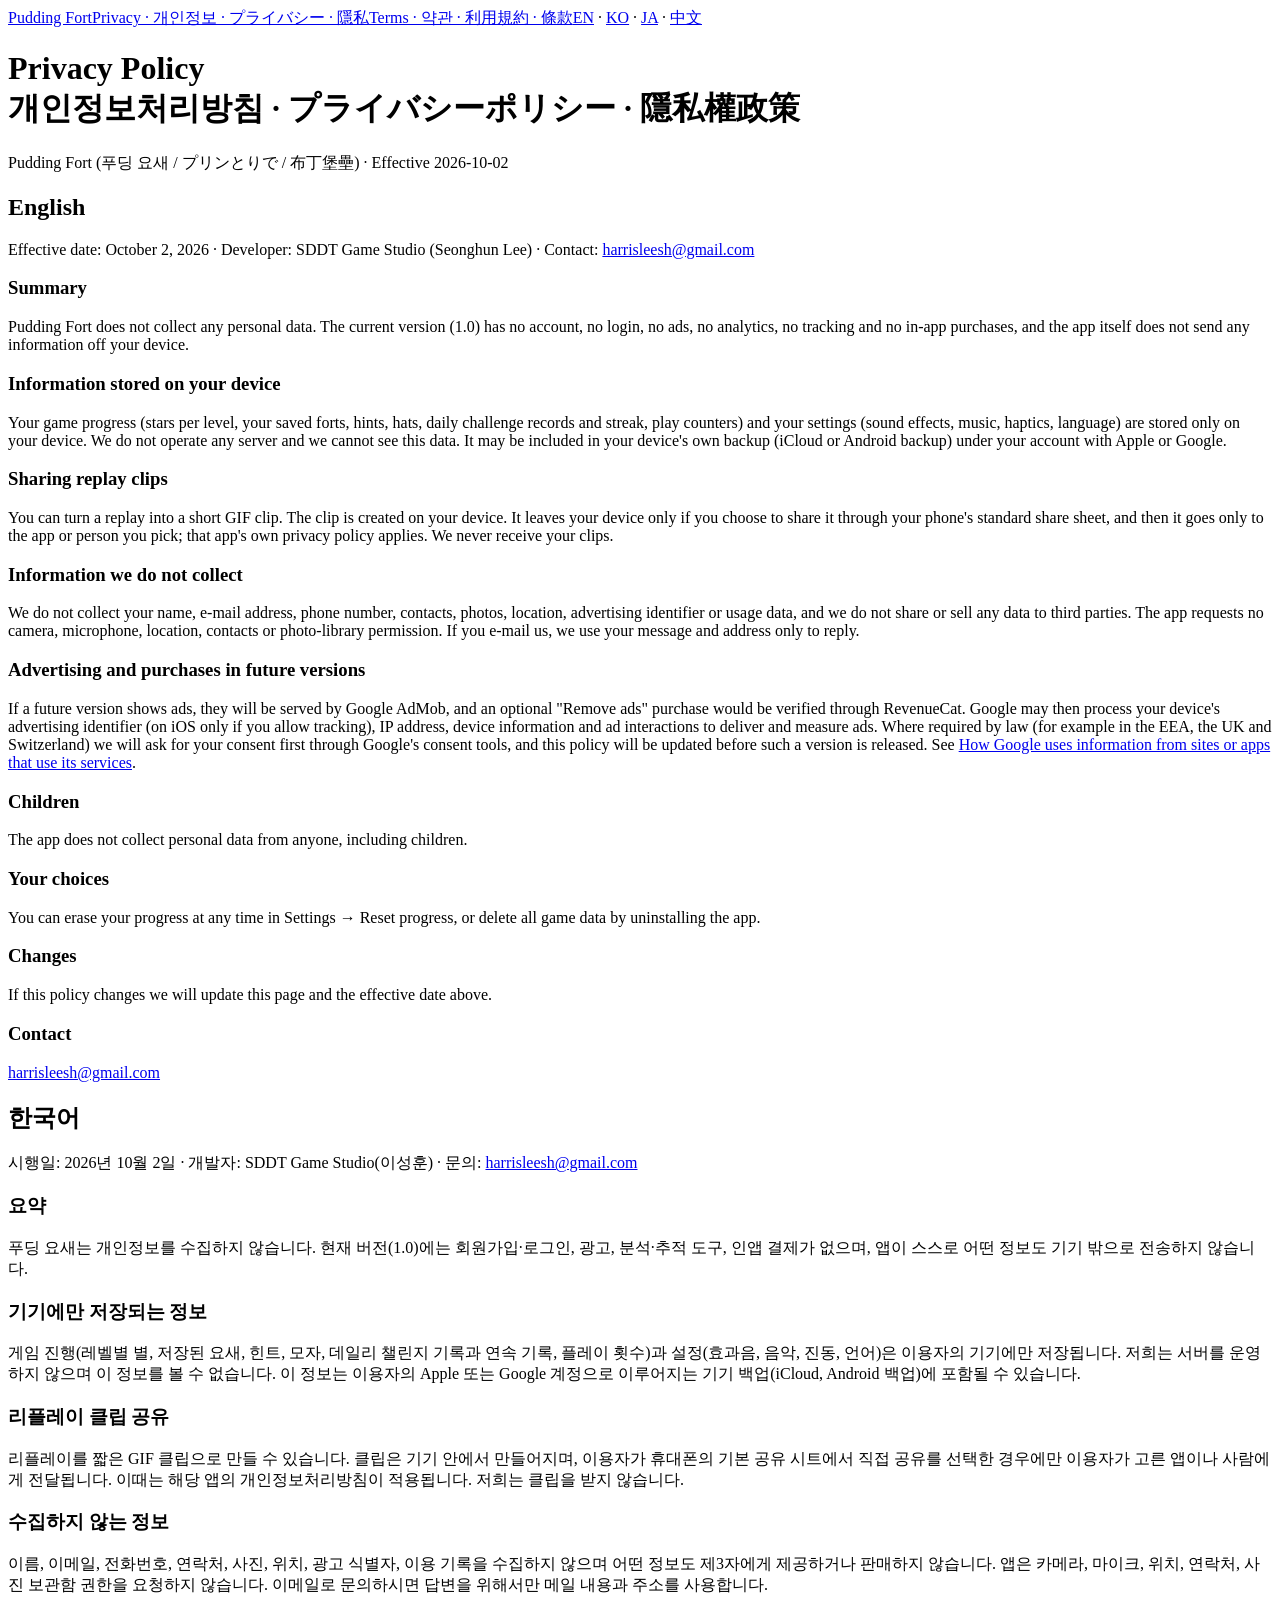
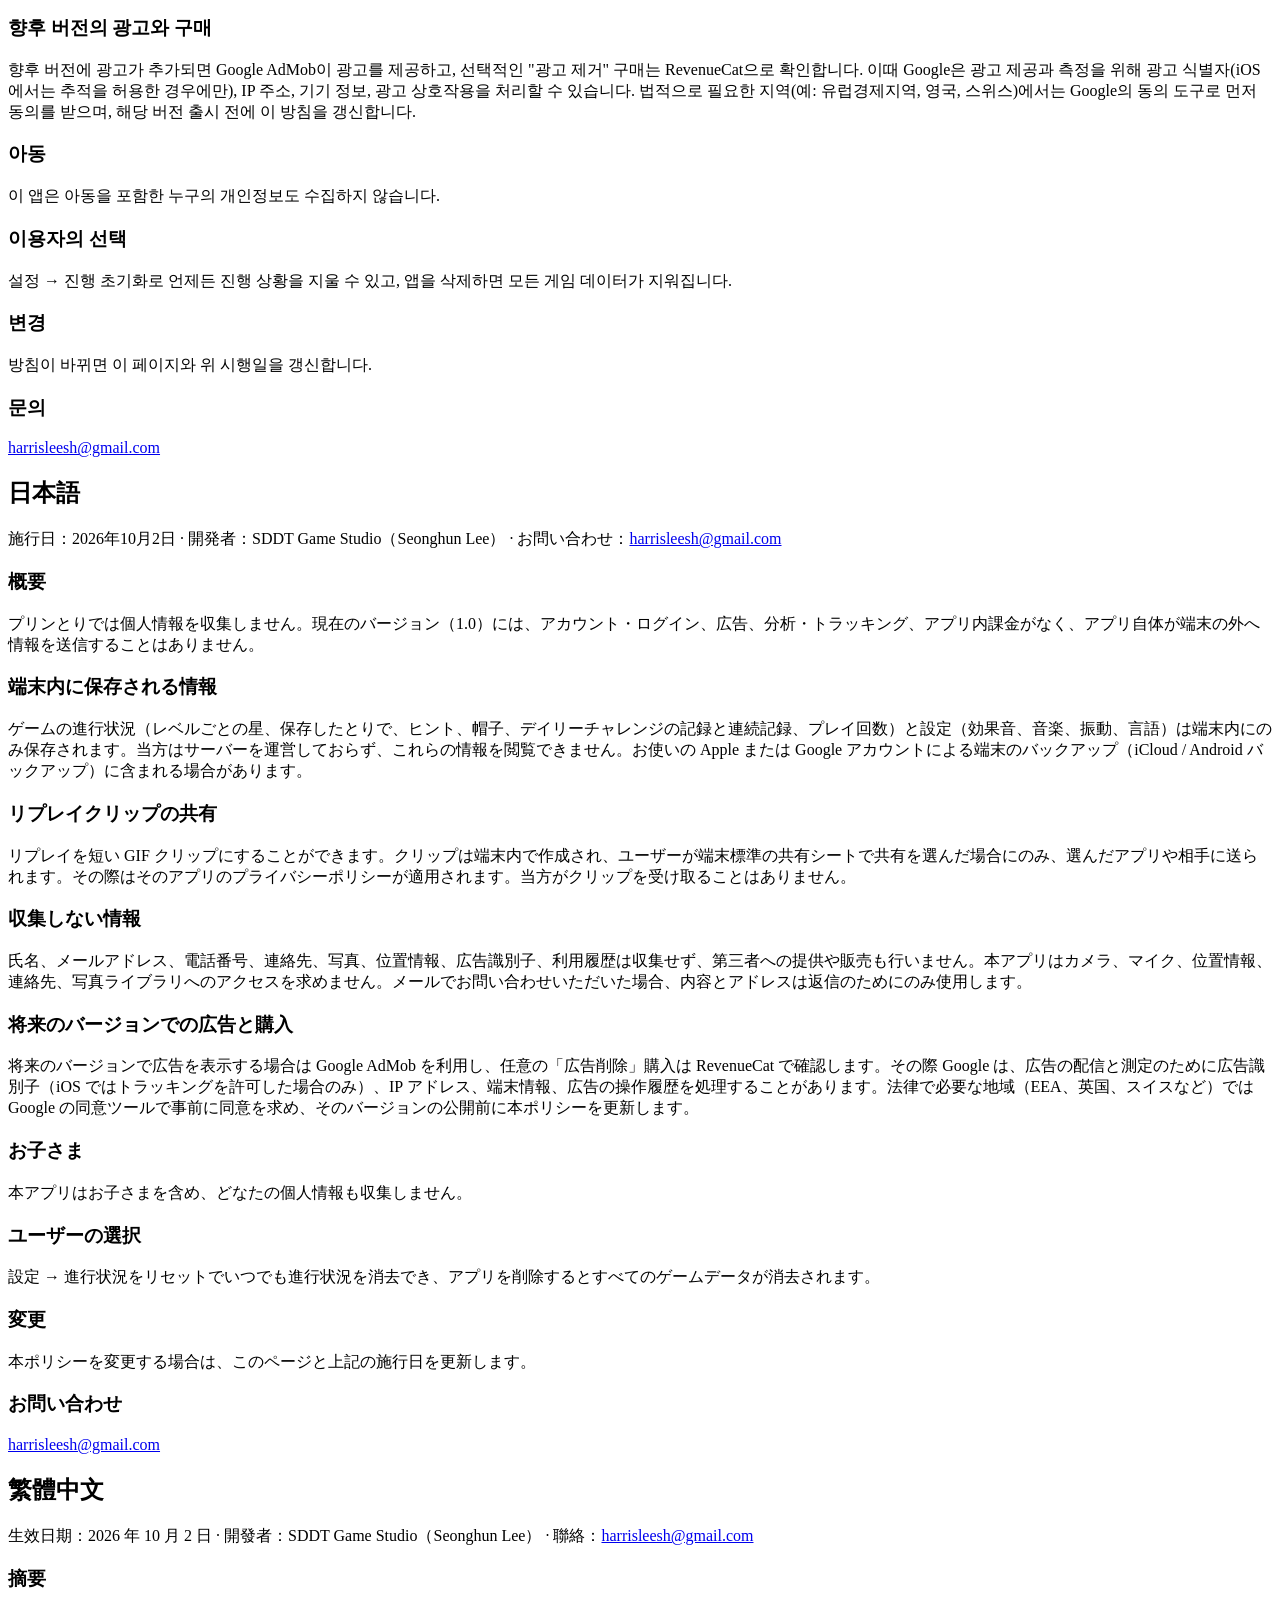
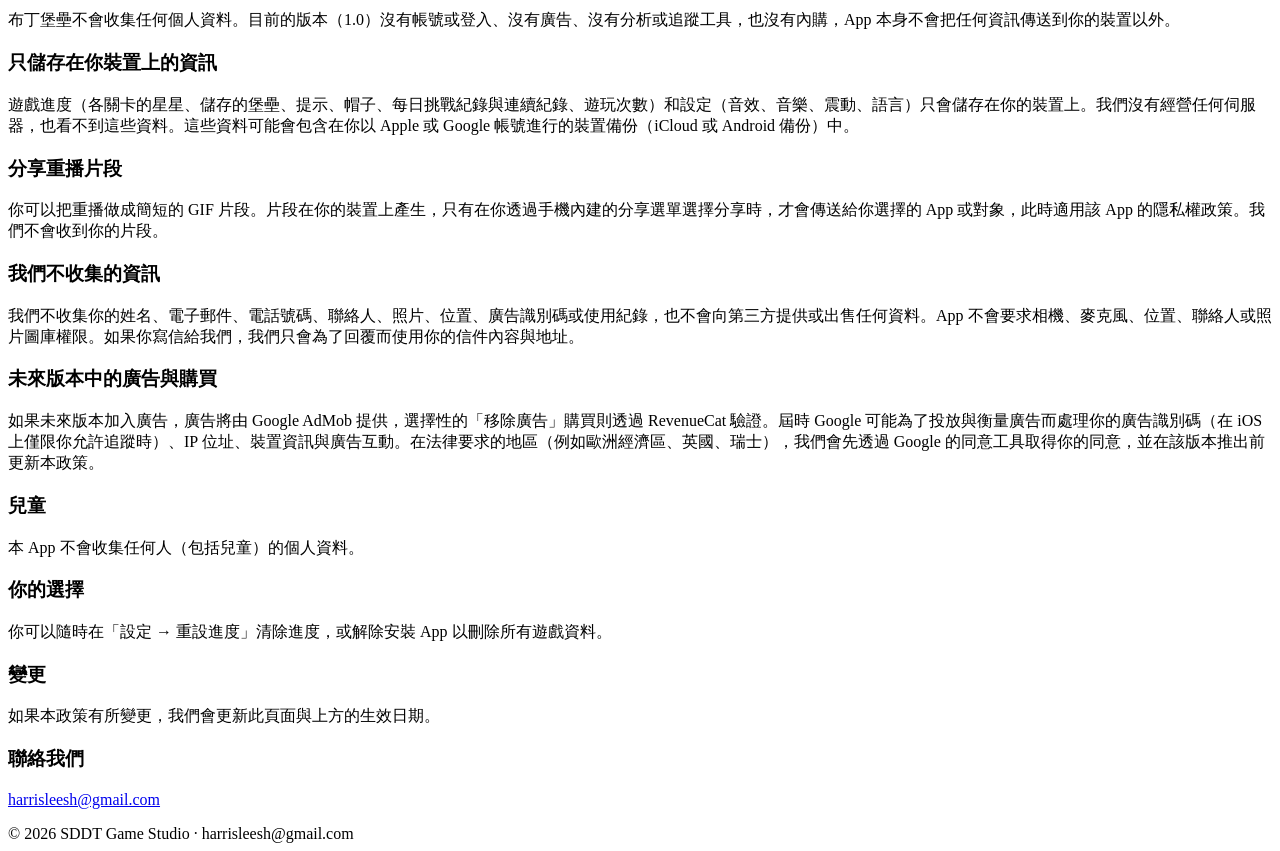
==== privacy/index.html @ 8ff9617f "Pudding Fort legal site (privacy, terms, support)" ====
<!doctype html><html lang="en"><head><meta charset="utf-8"><meta name="viewport" content="width=device-width,initial-scale=1"><link rel="stylesheet" href="/puddingfort-legal/style.css"><title>Pudding Fort — Privacy Policy</title></head><body><main>
<nav><a href="/puddingfort-legal/">Pudding Fort</a><a href="/puddingfort-legal/privacy/">Privacy · 개인정보 · プライバシー · 隱私</a><a href="/puddingfort-legal/terms/">Terms · 약관 · 利用規約 · 條款</a><span class="langs"><a href="#en">EN</a> · <a href="#ko">KO</a> · <a href="#ja">JA</a> · <a href="#zh-Hant">中文</a></span></nav>
<div class="hero"><h1>Privacy Policy<br>개인정보처리방침 · プライバシーポリシー · 隱私權政策</h1><p>Pudding Fort (푸딩 요새 / プリンとりで / 布丁堡壘) · Effective 2026-10-02</p></div>
<section id="en"><h2>English</h2>
<p class="meta">Effective date: October 2, 2026 · Developer: SDDT Game Studio (Seonghun Lee) · Contact: <a href="mailto:harrisleesh@gmail.com">harrisleesh@gmail.com</a></p>
<h3>Summary</h3>
<p>Pudding Fort does not collect any personal data. The current version (1.0) has no account, no login, no ads, no analytics, no tracking and no in-app purchases, and the app itself does not send any information off your device.</p>
<h3>Information stored on your device</h3>
<p>Your game progress (stars per level, your saved forts, hints, hats, daily challenge records and streak, play counters) and your settings (sound effects, music, haptics, language) are stored only on your device. We do not operate any server and we cannot see this data. It may be included in your device's own backup (iCloud or Android backup) under your account with Apple or Google.</p>
<h3>Sharing replay clips</h3>
<p>You can turn a replay into a short GIF clip. The clip is created on your device. It leaves your device only if you choose to share it through your phone's standard share sheet, and then it goes only to the app or person you pick; that app's own privacy policy applies. We never receive your clips.</p>
<h3>Information we do not collect</h3>
<p>We do not collect your name, e-mail address, phone number, contacts, photos, location, advertising identifier or usage data, and we do not share or sell any data to third parties. The app requests no camera, microphone, location, contacts or photo-library permission. If you e-mail us, we use your message and address only to reply.</p>
<h3>Advertising and purchases in future versions</h3>
<p>If a future version shows ads, they will be served by Google AdMob, and an optional "Remove ads" purchase would be verified through RevenueCat. Google may then process your device's advertising identifier (on iOS only if you allow tracking), IP address, device information and ad interactions to deliver and measure ads. Where required by law (for example in the EEA, the UK and Switzerland) we will ask for your consent first through Google's consent tools, and this policy will be updated before such a version is released. See <a href="https://policies.google.com/technologies/partner-sites">How Google uses information from sites or apps that use its services</a>.</p>
<h3>Children</h3>
<p>The app does not collect personal data from anyone, including children.</p>
<h3>Your choices</h3>
<p>You can erase your progress at any time in Settings → Reset progress, or delete all game data by uninstalling the app.</p>
<h3>Changes</h3>
<p>If this policy changes we will update this page and the effective date above.</p>
<h3>Contact</h3>
<p><a href="mailto:harrisleesh@gmail.com">harrisleesh@gmail.com</a></p>
</section>
<section id="ko"><h2>한국어</h2>
<p class="meta">시행일: 2026년 10월 2일 · 개발자: SDDT Game Studio(이성훈) · 문의: <a href="mailto:harrisleesh@gmail.com">harrisleesh@gmail.com</a></p>
<h3>요약</h3>
<p>푸딩 요새는 개인정보를 수집하지 않습니다. 현재 버전(1.0)에는 회원가입·로그인, 광고, 분석·추적 도구, 인앱 결제가 없으며, 앱이 스스로 어떤 정보도 기기 밖으로 전송하지 않습니다.</p>
<h3>기기에만 저장되는 정보</h3>
<p>게임 진행(레벨별 별, 저장된 요새, 힌트, 모자, 데일리 챌린지 기록과 연속 기록, 플레이 횟수)과 설정(효과음, 음악, 진동, 언어)은 이용자의 기기에만 저장됩니다. 저희는 서버를 운영하지 않으며 이 정보를 볼 수 없습니다. 이 정보는 이용자의 Apple 또는 Google 계정으로 이루어지는 기기 백업(iCloud, Android 백업)에 포함될 수 있습니다.</p>
<h3>리플레이 클립 공유</h3>
<p>리플레이를 짧은 GIF 클립으로 만들 수 있습니다. 클립은 기기 안에서 만들어지며, 이용자가 휴대폰의 기본 공유 시트에서 직접 공유를 선택한 경우에만 이용자가 고른 앱이나 사람에게 전달됩니다. 이때는 해당 앱의 개인정보처리방침이 적용됩니다. 저희는 클립을 받지 않습니다.</p>
<h3>수집하지 않는 정보</h3>
<p>이름, 이메일, 전화번호, 연락처, 사진, 위치, 광고 식별자, 이용 기록을 수집하지 않으며 어떤 정보도 제3자에게 제공하거나 판매하지 않습니다. 앱은 카메라, 마이크, 위치, 연락처, 사진 보관함 권한을 요청하지 않습니다. 이메일로 문의하시면 답변을 위해서만 메일 내용과 주소를 사용합니다.</p>
<h3>향후 버전의 광고와 구매</h3>
<p>향후 버전에 광고가 추가되면 Google AdMob이 광고를 제공하고, 선택적인 "광고 제거" 구매는 RevenueCat으로 확인합니다. 이때 Google은 광고 제공과 측정을 위해 광고 식별자(iOS에서는 추적을 허용한 경우에만), IP 주소, 기기 정보, 광고 상호작용을 처리할 수 있습니다. 법적으로 필요한 지역(예: 유럽경제지역, 영국, 스위스)에서는 Google의 동의 도구로 먼저 동의를 받으며, 해당 버전 출시 전에 이 방침을 갱신합니다.</p>
<h3>아동</h3>
<p>이 앱은 아동을 포함한 누구의 개인정보도 수집하지 않습니다.</p>
<h3>이용자의 선택</h3>
<p>설정 → 진행 초기화로 언제든 진행 상황을 지울 수 있고, 앱을 삭제하면 모든 게임 데이터가 지워집니다.</p>
<h3>변경</h3>
<p>방침이 바뀌면 이 페이지와 위 시행일을 갱신합니다.</p>
<h3>문의</h3>
<p><a href="mailto:harrisleesh@gmail.com">harrisleesh@gmail.com</a></p>
</section>
<section id="ja"><h2>日本語</h2>
<p class="meta">施行日：2026年10月2日 · 開発者：SDDT Game Studio（Seonghun Lee） · お問い合わせ：<a href="mailto:harrisleesh@gmail.com">harrisleesh@gmail.com</a></p>
<h3>概要</h3>
<p>プリンとりでは個人情報を収集しません。現在のバージョン（1.0）には、アカウント・ログイン、広告、分析・トラッキング、アプリ内課金がなく、アプリ自体が端末の外へ情報を送信することはありません。</p>
<h3>端末内に保存される情報</h3>
<p>ゲームの進行状況（レベルごとの星、保存したとりで、ヒント、帽子、デイリーチャレンジの記録と連続記録、プレイ回数）と設定（効果音、音楽、振動、言語）は端末内にのみ保存されます。当方はサーバーを運営しておらず、これらの情報を閲覧できません。お使いの Apple または Google アカウントによる端末のバックアップ（iCloud / Android バックアップ）に含まれる場合があります。</p>
<h3>リプレイクリップの共有</h3>
<p>リプレイを短い GIF クリップにすることができます。クリップは端末内で作成され、ユーザーが端末標準の共有シートで共有を選んだ場合にのみ、選んだアプリや相手に送られます。その際はそのアプリのプライバシーポリシーが適用されます。当方がクリップを受け取ることはありません。</p>
<h3>収集しない情報</h3>
<p>氏名、メールアドレス、電話番号、連絡先、写真、位置情報、広告識別子、利用履歴は収集せず、第三者への提供や販売も行いません。本アプリはカメラ、マイク、位置情報、連絡先、写真ライブラリへのアクセスを求めません。メールでお問い合わせいただいた場合、内容とアドレスは返信のためにのみ使用します。</p>
<h3>将来のバージョンでの広告と購入</h3>
<p>将来のバージョンで広告を表示する場合は Google AdMob を利用し、任意の「広告削除」購入は RevenueCat で確認します。その際 Google は、広告の配信と測定のために広告識別子（iOS ではトラッキングを許可した場合のみ）、IP アドレス、端末情報、広告の操作履歴を処理することがあります。法律で必要な地域（EEA、英国、スイスなど）では Google の同意ツールで事前に同意を求め、そのバージョンの公開前に本ポリシーを更新します。</p>
<h3>お子さま</h3>
<p>本アプリはお子さまを含め、どなたの個人情報も収集しません。</p>
<h3>ユーザーの選択</h3>
<p>設定 → 進行状況をリセットでいつでも進行状況を消去でき、アプリを削除するとすべてのゲームデータが消去されます。</p>
<h3>変更</h3>
<p>本ポリシーを変更する場合は、このページと上記の施行日を更新します。</p>
<h3>お問い合わせ</h3>
<p><a href="mailto:harrisleesh@gmail.com">harrisleesh@gmail.com</a></p>
</section>
<section id="zh-Hant"><h2>繁體中文</h2>
<p class="meta">生效日期：2026 年 10 月 2 日 · 開發者：SDDT Game Studio（Seonghun Lee） · 聯絡：<a href="mailto:harrisleesh@gmail.com">harrisleesh@gmail.com</a></p>
<h3>摘要</h3>
<p>布丁堡壘不會收集任何個人資料。目前的版本（1.0）沒有帳號或登入、沒有廣告、沒有分析或追蹤工具，也沒有內購，App 本身不會把任何資訊傳送到你的裝置以外。</p>
<h3>只儲存在你裝置上的資訊</h3>
<p>遊戲進度（各關卡的星星、儲存的堡壘、提示、帽子、每日挑戰紀錄與連續紀錄、遊玩次數）和設定（音效、音樂、震動、語言）只會儲存在你的裝置上。我們沒有經營任何伺服器，也看不到這些資料。這些資料可能會包含在你以 Apple 或 Google 帳號進行的裝置備份（iCloud 或 Android 備份）中。</p>
<h3>分享重播片段</h3>
<p>你可以把重播做成簡短的 GIF 片段。片段在你的裝置上產生，只有在你透過手機內建的分享選單選擇分享時，才會傳送給你選擇的 App 或對象，此時適用該 App 的隱私權政策。我們不會收到你的片段。</p>
<h3>我們不收集的資訊</h3>
<p>我們不收集你的姓名、電子郵件、電話號碼、聯絡人、照片、位置、廣告識別碼或使用紀錄，也不會向第三方提供或出售任何資料。App 不會要求相機、麥克風、位置、聯絡人或照片圖庫權限。如果你寫信給我們，我們只會為了回覆而使用你的信件內容與地址。</p>
<h3>未來版本中的廣告與購買</h3>
<p>如果未來版本加入廣告，廣告將由 Google AdMob 提供，選擇性的「移除廣告」購買則透過 RevenueCat 驗證。屆時 Google 可能為了投放與衡量廣告而處理你的廣告識別碼（在 iOS 上僅限你允許追蹤時）、IP 位址、裝置資訊與廣告互動。在法律要求的地區（例如歐洲經濟區、英國、瑞士），我們會先透過 Google 的同意工具取得你的同意，並在該版本推出前更新本政策。</p>
<h3>兒童</h3>
<p>本 App 不會收集任何人（包括兒童）的個人資料。</p>
<h3>你的選擇</h3>
<p>你可以隨時在「設定 → 重設進度」清除進度，或解除安裝 App 以刪除所有遊戲資料。</p>
<h3>變更</h3>
<p>如果本政策有所變更，我們會更新此頁面與上方的生效日期。</p>
<h3>聯絡我們</h3>
<p><a href="mailto:harrisleesh@gmail.com">harrisleesh@gmail.com</a></p>
</section>
<footer>© 2026 SDDT Game Studio · harrisleesh@gmail.com</footer>
</main></body></html>
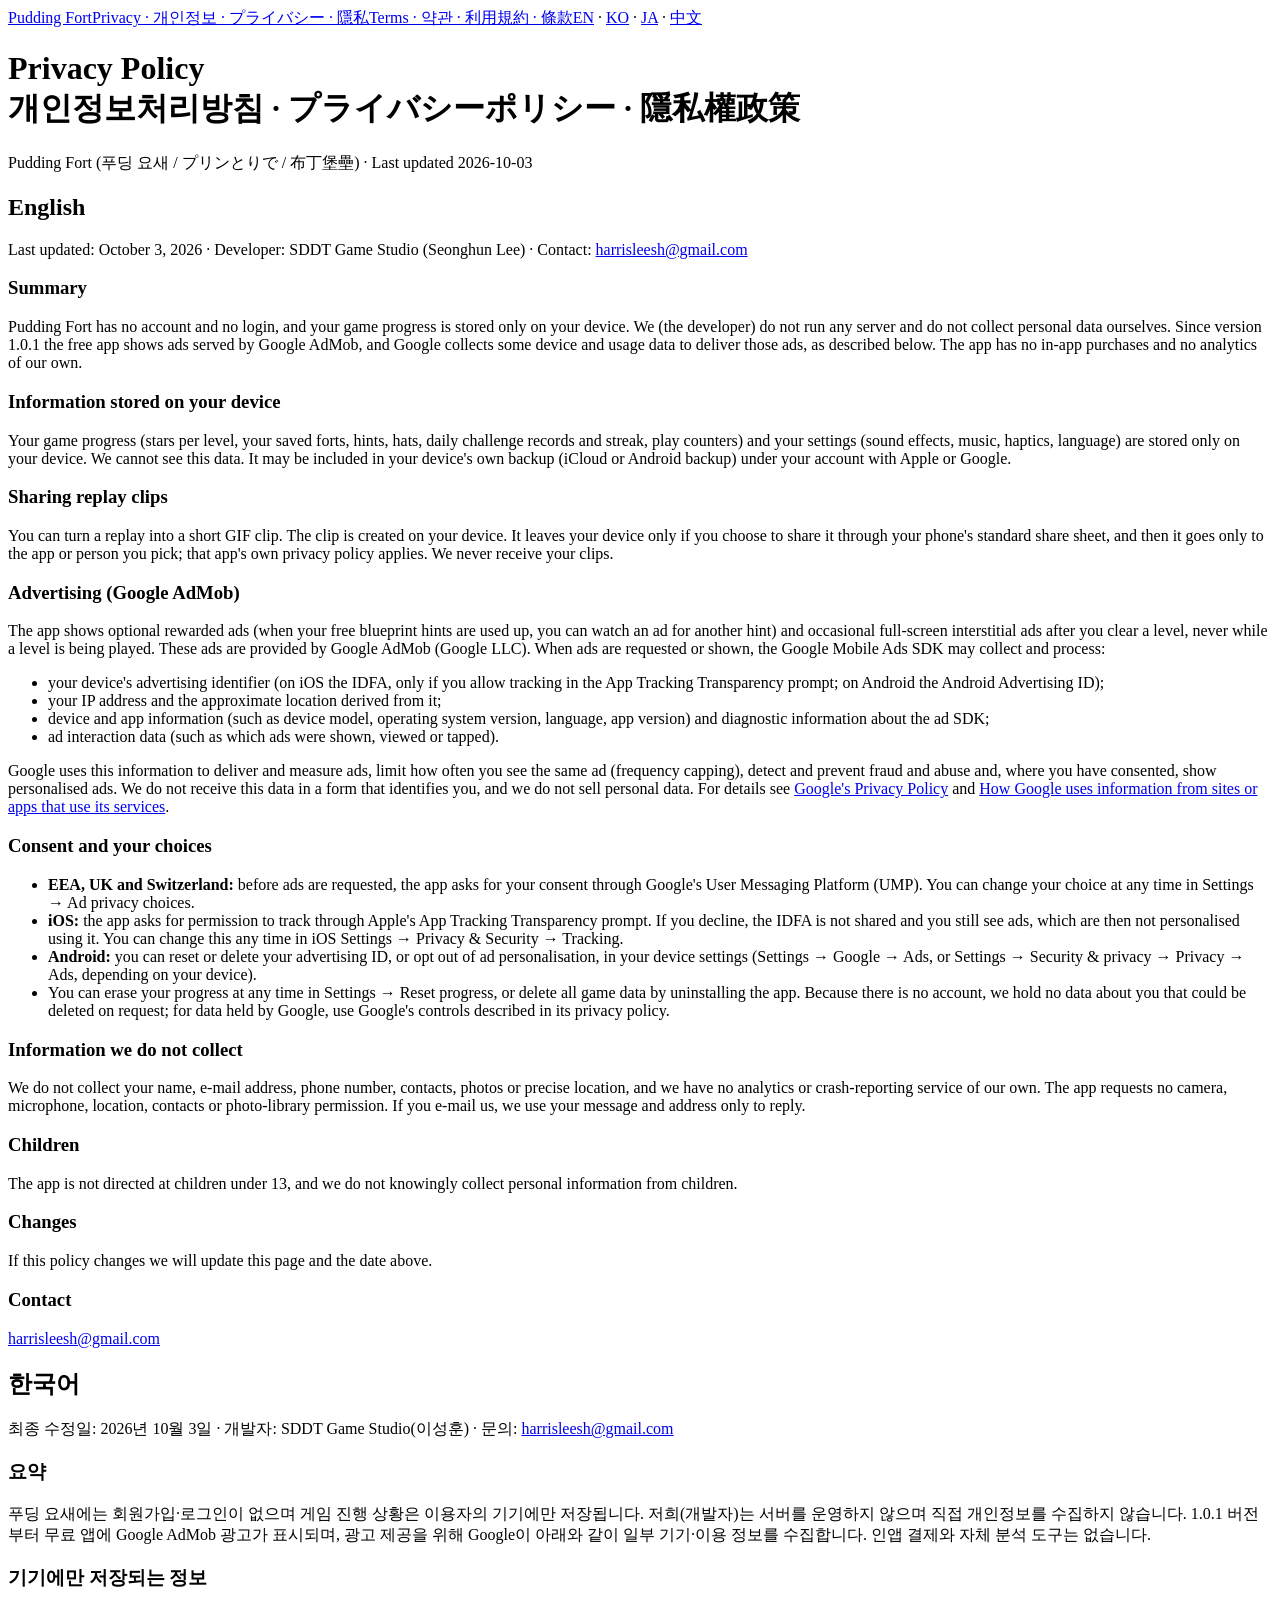
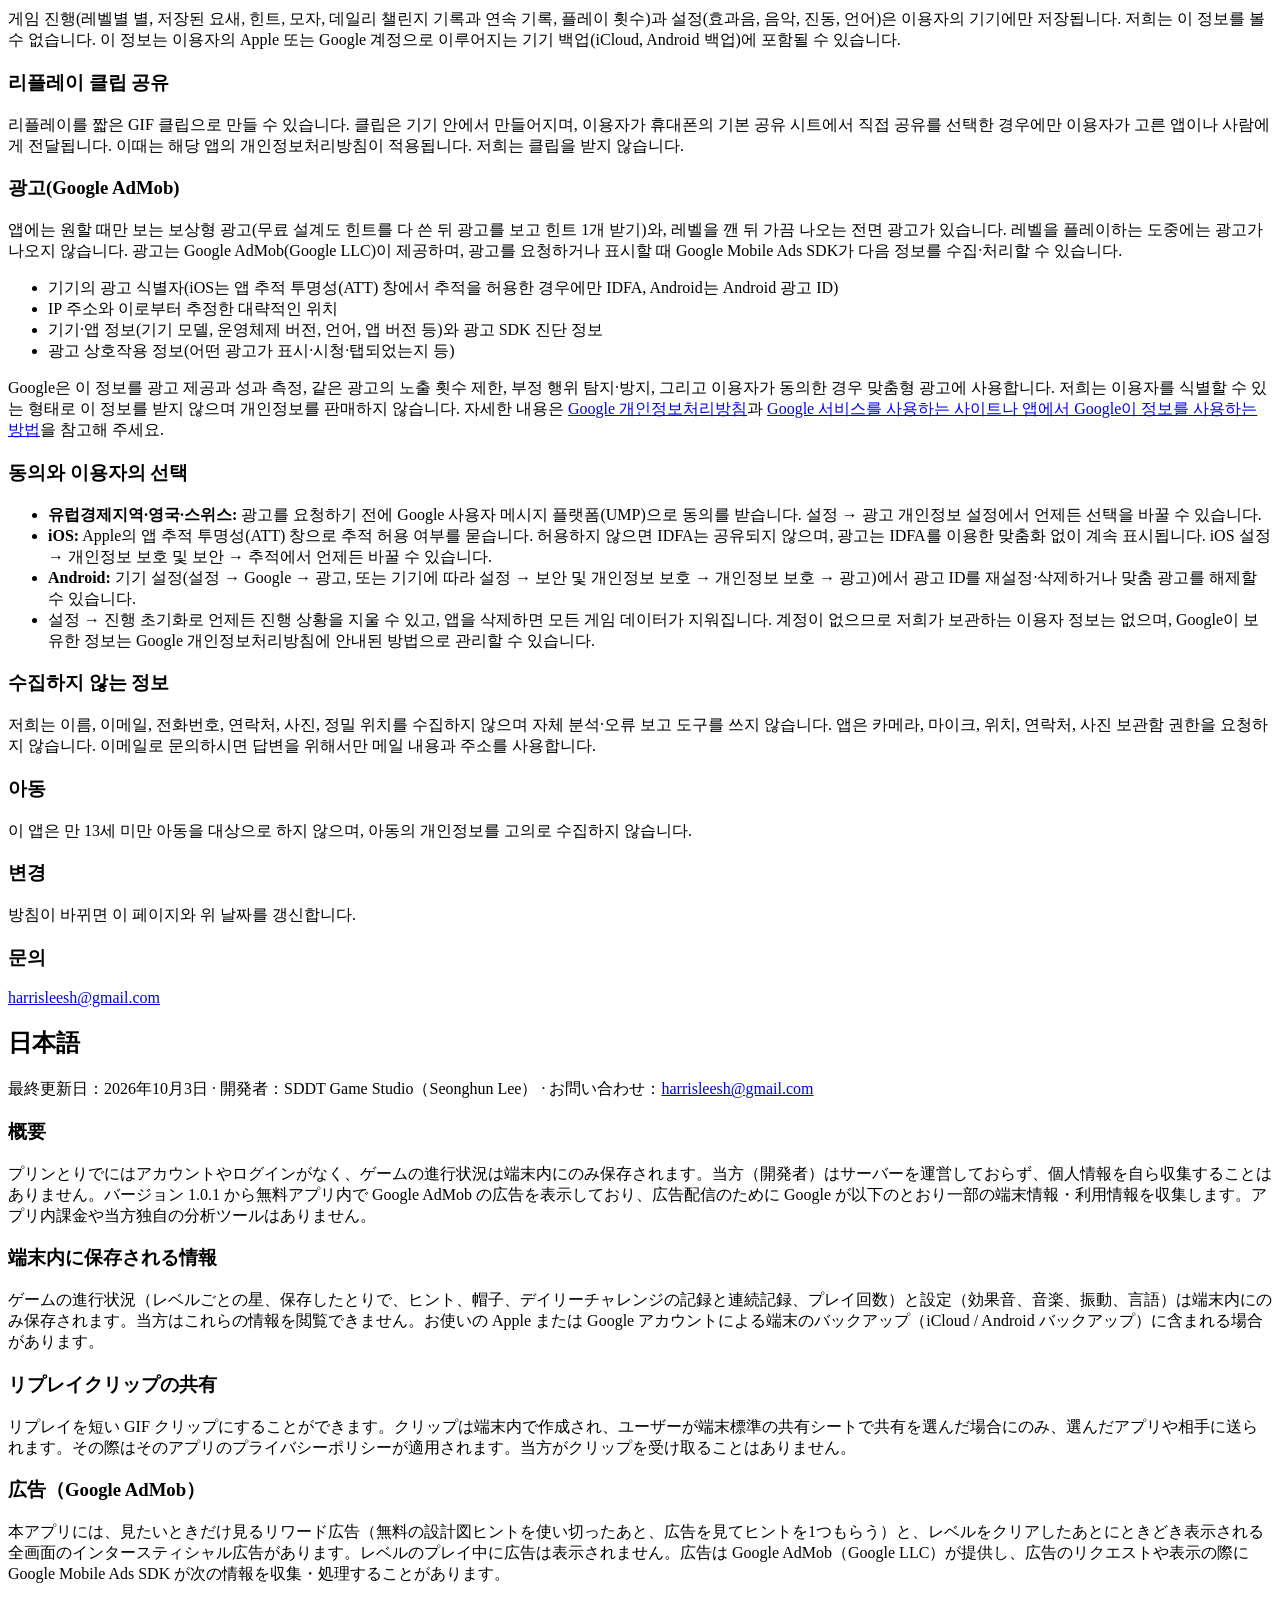
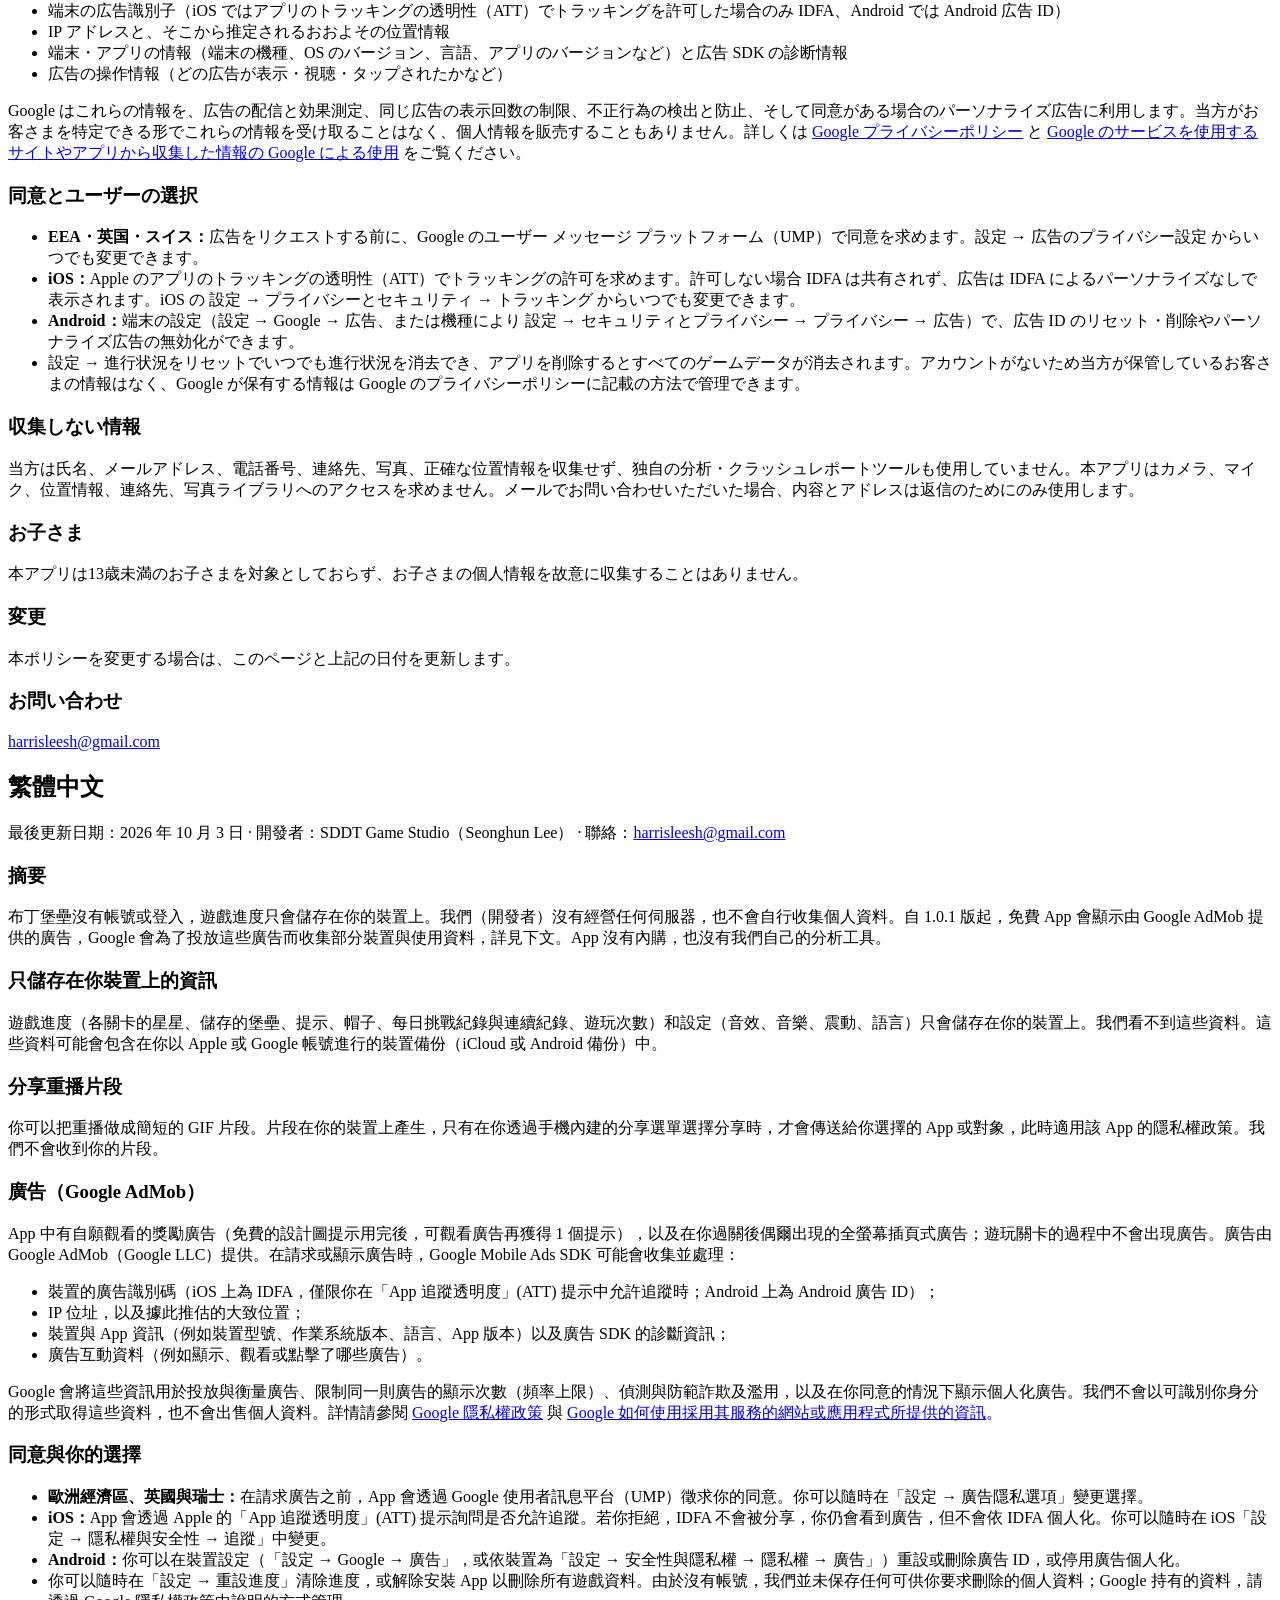
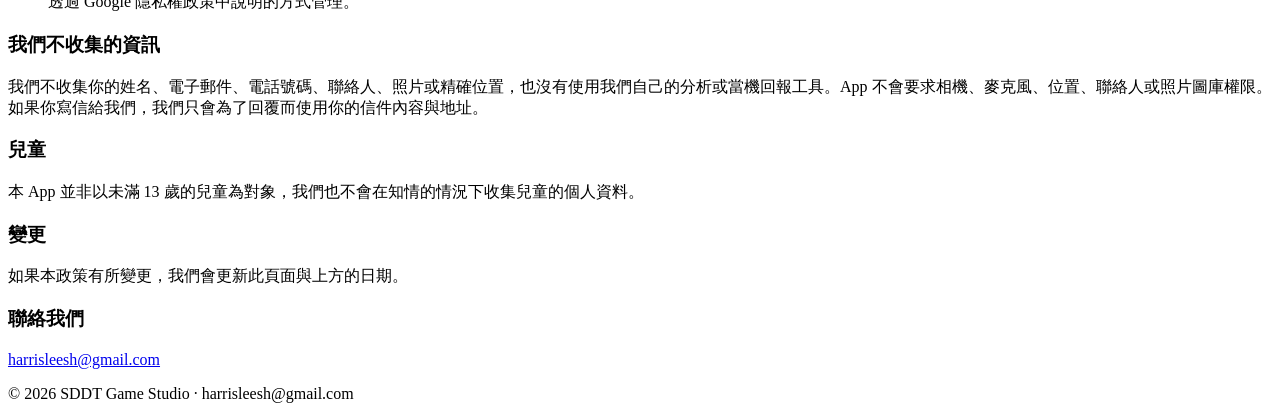
==== commit 7b071cc6: "Privacy/terms for 1.0.1 (Google AdMob ads)" ====
--- a/privacy/index.html
+++ b/privacy/index.html
@@ -1,87 +1,139 @@
 <!doctype html><html lang="en"><head><meta charset="utf-8"><meta name="viewport" content="width=device-width,initial-scale=1"><link rel="stylesheet" href="/puddingfort-legal/style.css"><title>Pudding Fort — Privacy Policy</title></head><body><main>
 <nav><a href="/puddingfort-legal/">Pudding Fort</a><a href="/puddingfort-legal/privacy/">Privacy · 개인정보 · プライバシー · 隱私</a><a href="/puddingfort-legal/terms/">Terms · 약관 · 利用規約 · 條款</a><span class="langs"><a href="#en">EN</a> · <a href="#ko">KO</a> · <a href="#ja">JA</a> · <a href="#zh-Hant">中文</a></span></nav>
-<div class="hero"><h1>Privacy Policy<br>개인정보처리방침 · プライバシーポリシー · 隱私權政策</h1><p>Pudding Fort (푸딩 요새 / プリンとりで / 布丁堡壘) · Effective 2026-10-02</p></div>
-<section id="en"><h2>English</h2>
-<p class="meta">Effective date: October 2, 2026 · Developer: SDDT Game Studio (Seonghun Lee) · Contact: <a href="mailto:harrisleesh@gmail.com">harrisleesh@gmail.com</a></p>
+<div class="hero"><h1>Privacy Policy<br>개인정보처리방침 · プライバシーポリシー · 隱私權政策</h1><p>Pudding Fort (푸딩 요새 / プリンとりで / 布丁堡壘) · Last updated 2026-10-03</p></div>
+<section id="en">
+<h2>English</h2>
+<p class="meta">Last updated: October 3, 2026 · Developer: SDDT Game Studio (Seonghun Lee) · Contact: <a href="mailto:harrisleesh@gmail.com">harrisleesh@gmail.com</a></p>
 <h3>Summary</h3>
-<p>Pudding Fort does not collect any personal data. The current version (1.0) has no account, no login, no ads, no analytics, no tracking and no in-app purchases, and the app itself does not send any information off your device.</p>
+<p>Pudding Fort has no account and no login, and your game progress is stored only on your device. We (the developer) do not run any server and do not collect personal data ourselves. Since version 1.0.1 the free app shows ads served by Google AdMob, and Google collects some device and usage data to deliver those ads, as described below. The app has no in-app purchases and no analytics of our own.</p>
 <h3>Information stored on your device</h3>
-<p>Your game progress (stars per level, your saved forts, hints, hats, daily challenge records and streak, play counters) and your settings (sound effects, music, haptics, language) are stored only on your device. We do not operate any server and we cannot see this data. It may be included in your device's own backup (iCloud or Android backup) under your account with Apple or Google.</p>
+<p>Your game progress (stars per level, your saved forts, hints, hats, daily challenge records and streak, play counters) and your settings (sound effects, music, haptics, language) are stored only on your device. We cannot see this data. It may be included in your device's own backup (iCloud or Android backup) under your account with Apple or Google.</p>
 <h3>Sharing replay clips</h3>
 <p>You can turn a replay into a short GIF clip. The clip is created on your device. It leaves your device only if you choose to share it through your phone's standard share sheet, and then it goes only to the app or person you pick; that app's own privacy policy applies. We never receive your clips.</p>
+<h3>Advertising (Google AdMob)</h3>
+<p>The app shows optional rewarded ads (when your free blueprint hints are used up, you can watch an ad for another hint) and occasional full-screen interstitial ads after you clear a level, never while a level is being played. These ads are provided by Google AdMob (Google LLC). When ads are requested or shown, the Google Mobile Ads SDK may collect and process:</p>
+<ul>
+<li>your device's advertising identifier (on iOS the IDFA, only if you allow tracking in the App Tracking Transparency prompt; on Android the Android Advertising ID);</li>
+<li>your IP address and the approximate location derived from it;</li>
+<li>device and app information (such as device model, operating system version, language, app version) and diagnostic information about the ad SDK;</li>
+<li>ad interaction data (such as which ads were shown, viewed or tapped).</li>
+</ul>
+<p>Google uses this information to deliver and measure ads, limit how often you see the same ad (frequency capping), detect and prevent fraud and abuse and, where you have consented, show personalised ads. We do not receive this data in a form that identifies you, and we do not sell personal data. For details see <a href="https://policies.google.com/privacy">Google's Privacy Policy</a> and <a href="https://policies.google.com/technologies/partner-sites">How Google uses information from sites or apps that use its services</a>.</p>
+<h3>Consent and your choices</h3>
+<ul>
+<li><b>EEA, UK and Switzerland:</b> before ads are requested, the app asks for your consent through Google's User Messaging Platform (UMP). You can change your choice at any time in Settings → Ad privacy choices.</li>
+<li><b>iOS:</b> the app asks for permission to track through Apple's App Tracking Transparency prompt. If you decline, the IDFA is not shared and you still see ads, which are then not personalised using it. You can change this any time in iOS Settings → Privacy &amp; Security → Tracking.</li>
+<li><b>Android:</b> you can reset or delete your advertising ID, or opt out of ad personalisation, in your device settings (Settings → Google → Ads, or Settings → Security &amp; privacy → Privacy → Ads, depending on your device).</li>
+<li>You can erase your progress at any time in Settings → Reset progress, or delete all game data by uninstalling the app. Because there is no account, we hold no data about you that could be deleted on request; for data held by Google, use Google's controls described in its privacy policy.</li>
+</ul>
 <h3>Information we do not collect</h3>
-<p>We do not collect your name, e-mail address, phone number, contacts, photos, location, advertising identifier or usage data, and we do not share or sell any data to third parties. The app requests no camera, microphone, location, contacts or photo-library permission. If you e-mail us, we use your message and address only to reply.</p>
-<h3>Advertising and purchases in future versions</h3>
-<p>If a future version shows ads, they will be served by Google AdMob, and an optional "Remove ads" purchase would be verified through RevenueCat. Google may then process your device's advertising identifier (on iOS only if you allow tracking), IP address, device information and ad interactions to deliver and measure ads. Where required by law (for example in the EEA, the UK and Switzerland) we will ask for your consent first through Google's consent tools, and this policy will be updated before such a version is released. See <a href="https://policies.google.com/technologies/partner-sites">How Google uses information from sites or apps that use its services</a>.</p>
+<p>We do not collect your name, e-mail address, phone number, contacts, photos or precise location, and we have no analytics or crash-reporting service of our own. The app requests no camera, microphone, location, contacts or photo-library permission. If you e-mail us, we use your message and address only to reply.</p>
 <h3>Children</h3>
-<p>The app does not collect personal data from anyone, including children.</p>
-<h3>Your choices</h3>
-<p>You can erase your progress at any time in Settings → Reset progress, or delete all game data by uninstalling the app.</p>
+<p>The app is not directed at children under 13, and we do not knowingly collect personal information from children.</p>
 <h3>Changes</h3>
-<p>If this policy changes we will update this page and the effective date above.</p>
+<p>If this policy changes we will update this page and the date above.</p>
 <h3>Contact</h3>
 <p><a href="mailto:harrisleesh@gmail.com">harrisleesh@gmail.com</a></p>
 </section>
-<section id="ko"><h2>한국어</h2>
-<p class="meta">시행일: 2026년 10월 2일 · 개발자: SDDT Game Studio(이성훈) · 문의: <a href="mailto:harrisleesh@gmail.com">harrisleesh@gmail.com</a></p>
+<section id="ko">
+<h2>한국어</h2>
+<p class="meta">최종 수정일: 2026년 10월 3일 · 개발자: SDDT Game Studio(이성훈) · 문의: <a href="mailto:harrisleesh@gmail.com">harrisleesh@gmail.com</a></p>
 <h3>요약</h3>
-<p>푸딩 요새는 개인정보를 수집하지 않습니다. 현재 버전(1.0)에는 회원가입·로그인, 광고, 분석·추적 도구, 인앱 결제가 없으며, 앱이 스스로 어떤 정보도 기기 밖으로 전송하지 않습니다.</p>
+<p>푸딩 요새에는 회원가입·로그인이 없으며 게임 진행 상황은 이용자의 기기에만 저장됩니다. 저희(개발자)는 서버를 운영하지 않으며 직접 개인정보를 수집하지 않습니다. 1.0.1 버전부터 무료 앱에 Google AdMob 광고가 표시되며, 광고 제공을 위해 Google이 아래와 같이 일부 기기·이용 정보를 수집합니다. 인앱 결제와 자체 분석 도구는 없습니다.</p>
 <h3>기기에만 저장되는 정보</h3>
-<p>게임 진행(레벨별 별, 저장된 요새, 힌트, 모자, 데일리 챌린지 기록과 연속 기록, 플레이 횟수)과 설정(효과음, 음악, 진동, 언어)은 이용자의 기기에만 저장됩니다. 저희는 서버를 운영하지 않으며 이 정보를 볼 수 없습니다. 이 정보는 이용자의 Apple 또는 Google 계정으로 이루어지는 기기 백업(iCloud, Android 백업)에 포함될 수 있습니다.</p>
+<p>게임 진행(레벨별 별, 저장된 요새, 힌트, 모자, 데일리 챌린지 기록과 연속 기록, 플레이 횟수)과 설정(효과음, 음악, 진동, 언어)은 이용자의 기기에만 저장됩니다. 저희는 이 정보를 볼 수 없습니다. 이 정보는 이용자의 Apple 또는 Google 계정으로 이루어지는 기기 백업(iCloud, Android 백업)에 포함될 수 있습니다.</p>
 <h3>리플레이 클립 공유</h3>
 <p>리플레이를 짧은 GIF 클립으로 만들 수 있습니다. 클립은 기기 안에서 만들어지며, 이용자가 휴대폰의 기본 공유 시트에서 직접 공유를 선택한 경우에만 이용자가 고른 앱이나 사람에게 전달됩니다. 이때는 해당 앱의 개인정보처리방침이 적용됩니다. 저희는 클립을 받지 않습니다.</p>
+<h3>광고(Google AdMob)</h3>
+<p>앱에는 원할 때만 보는 보상형 광고(무료 설계도 힌트를 다 쓴 뒤 광고를 보고 힌트 1개 받기)와, 레벨을 깬 뒤 가끔 나오는 전면 광고가 있습니다. 레벨을 플레이하는 도중에는 광고가 나오지 않습니다. 광고는 Google AdMob(Google LLC)이 제공하며, 광고를 요청하거나 표시할 때 Google Mobile Ads SDK가 다음 정보를 수집·처리할 수 있습니다.</p>
+<ul>
+<li>기기의 광고 식별자(iOS는 앱 추적 투명성(ATT) 창에서 추적을 허용한 경우에만 IDFA, Android는 Android 광고 ID)</li>
+<li>IP 주소와 이로부터 추정한 대략적인 위치</li>
+<li>기기·앱 정보(기기 모델, 운영체제 버전, 언어, 앱 버전 등)와 광고 SDK 진단 정보</li>
+<li>광고 상호작용 정보(어떤 광고가 표시·시청·탭되었는지 등)</li>
+</ul>
+<p>Google은 이 정보를 광고 제공과 성과 측정, 같은 광고의 노출 횟수 제한, 부정 행위 탐지·방지, 그리고 이용자가 동의한 경우 맞춤형 광고에 사용합니다. 저희는 이용자를 식별할 수 있는 형태로 이 정보를 받지 않으며 개인정보를 판매하지 않습니다. 자세한 내용은 <a href="https://policies.google.com/privacy?hl=ko">Google 개인정보처리방침</a>과 <a href="https://policies.google.com/technologies/partner-sites?hl=ko">Google 서비스를 사용하는 사이트나 앱에서 Google이 정보를 사용하는 방법</a>을 참고해 주세요.</p>
+<h3>동의와 이용자의 선택</h3>
+<ul>
+<li><b>유럽경제지역·영국·스위스:</b> 광고를 요청하기 전에 Google 사용자 메시지 플랫폼(UMP)으로 동의를 받습니다. 설정 → 광고 개인정보 설정에서 언제든 선택을 바꿀 수 있습니다.</li>
+<li><b>iOS:</b> Apple의 앱 추적 투명성(ATT) 창으로 추적 허용 여부를 묻습니다. 허용하지 않으면 IDFA는 공유되지 않으며, 광고는 IDFA를 이용한 맞춤화 없이 계속 표시됩니다. iOS 설정 → 개인정보 보호 및 보안 → 추적에서 언제든 바꿀 수 있습니다.</li>
+<li><b>Android:</b> 기기 설정(설정 → Google → 광고, 또는 기기에 따라 설정 → 보안 및 개인정보 보호 → 개인정보 보호 → 광고)에서 광고 ID를 재설정·삭제하거나 맞춤 광고를 해제할 수 있습니다.</li>
+<li>설정 → 진행 초기화로 언제든 진행 상황을 지울 수 있고, 앱을 삭제하면 모든 게임 데이터가 지워집니다. 계정이 없으므로 저희가 보관하는 이용자 정보는 없으며, Google이 보유한 정보는 Google 개인정보처리방침에 안내된 방법으로 관리할 수 있습니다.</li>
+</ul>
 <h3>수집하지 않는 정보</h3>
-<p>이름, 이메일, 전화번호, 연락처, 사진, 위치, 광고 식별자, 이용 기록을 수집하지 않으며 어떤 정보도 제3자에게 제공하거나 판매하지 않습니다. 앱은 카메라, 마이크, 위치, 연락처, 사진 보관함 권한을 요청하지 않습니다. 이메일로 문의하시면 답변을 위해서만 메일 내용과 주소를 사용합니다.</p>
-<h3>향후 버전의 광고와 구매</h3>
-<p>향후 버전에 광고가 추가되면 Google AdMob이 광고를 제공하고, 선택적인 "광고 제거" 구매는 RevenueCat으로 확인합니다. 이때 Google은 광고 제공과 측정을 위해 광고 식별자(iOS에서는 추적을 허용한 경우에만), IP 주소, 기기 정보, 광고 상호작용을 처리할 수 있습니다. 법적으로 필요한 지역(예: 유럽경제지역, 영국, 스위스)에서는 Google의 동의 도구로 먼저 동의를 받으며, 해당 버전 출시 전에 이 방침을 갱신합니다.</p>
+<p>저희는 이름, 이메일, 전화번호, 연락처, 사진, 정밀 위치를 수집하지 않으며 자체 분석·오류 보고 도구를 쓰지 않습니다. 앱은 카메라, 마이크, 위치, 연락처, 사진 보관함 권한을 요청하지 않습니다. 이메일로 문의하시면 답변을 위해서만 메일 내용과 주소를 사용합니다.</p>
 <h3>아동</h3>
-<p>이 앱은 아동을 포함한 누구의 개인정보도 수집하지 않습니다.</p>
-<h3>이용자의 선택</h3>
-<p>설정 → 진행 초기화로 언제든 진행 상황을 지울 수 있고, 앱을 삭제하면 모든 게임 데이터가 지워집니다.</p>
+<p>이 앱은 만 13세 미만 아동을 대상으로 하지 않으며, 아동의 개인정보를 고의로 수집하지 않습니다.</p>
 <h3>변경</h3>
-<p>방침이 바뀌면 이 페이지와 위 시행일을 갱신합니다.</p>
+<p>방침이 바뀌면 이 페이지와 위 날짜를 갱신합니다.</p>
 <h3>문의</h3>
 <p><a href="mailto:harrisleesh@gmail.com">harrisleesh@gmail.com</a></p>
 </section>
-<section id="ja"><h2>日本語</h2>
-<p class="meta">施行日：2026年10月2日 · 開発者：SDDT Game Studio（Seonghun Lee） · お問い合わせ：<a href="mailto:harrisleesh@gmail.com">harrisleesh@gmail.com</a></p>
+<section id="ja">
+<h2>日本語</h2>
+<p class="meta">最終更新日：2026年10月3日 · 開発者：SDDT Game Studio（Seonghun Lee） · お問い合わせ：<a href="mailto:harrisleesh@gmail.com">harrisleesh@gmail.com</a></p>
 <h3>概要</h3>
-<p>プリンとりでは個人情報を収集しません。現在のバージョン（1.0）には、アカウント・ログイン、広告、分析・トラッキング、アプリ内課金がなく、アプリ自体が端末の外へ情報を送信することはありません。</p>
+<p>プリンとりでにはアカウントやログインがなく、ゲームの進行状況は端末内にのみ保存されます。当方（開発者）はサーバーを運営しておらず、個人情報を自ら収集することはありません。バージョン 1.0.1 から無料アプリ内で Google AdMob の広告を表示しており、広告配信のために Google が以下のとおり一部の端末情報・利用情報を収集します。アプリ内課金や当方独自の分析ツールはありません。</p>
 <h3>端末内に保存される情報</h3>
-<p>ゲームの進行状況（レベルごとの星、保存したとりで、ヒント、帽子、デイリーチャレンジの記録と連続記録、プレイ回数）と設定（効果音、音楽、振動、言語）は端末内にのみ保存されます。当方はサーバーを運営しておらず、これらの情報を閲覧できません。お使いの Apple または Google アカウントによる端末のバックアップ（iCloud / Android バックアップ）に含まれる場合があります。</p>
+<p>ゲームの進行状況（レベルごとの星、保存したとりで、ヒント、帽子、デイリーチャレンジの記録と連続記録、プレイ回数）と設定（効果音、音楽、振動、言語）は端末内にのみ保存されます。当方はこれらの情報を閲覧できません。お使いの Apple または Google アカウントによる端末のバックアップ（iCloud / Android バックアップ）に含まれる場合があります。</p>
 <h3>リプレイクリップの共有</h3>
 <p>リプレイを短い GIF クリップにすることができます。クリップは端末内で作成され、ユーザーが端末標準の共有シートで共有を選んだ場合にのみ、選んだアプリや相手に送られます。その際はそのアプリのプライバシーポリシーが適用されます。当方がクリップを受け取ることはありません。</p>
+<h3>広告（Google AdMob）</h3>
+<p>本アプリには、見たいときだけ見るリワード広告（無料の設計図ヒントを使い切ったあと、広告を見てヒントを1つもらう）と、レベルをクリアしたあとにときどき表示される全画面のインタースティシャル広告があります。レベルのプレイ中に広告は表示されません。広告は Google AdMob（Google LLC）が提供し、広告のリクエストや表示の際に Google Mobile Ads SDK が次の情報を収集・処理することがあります。</p>
+<ul>
+<li>端末の広告識別子（iOS ではアプリのトラッキングの透明性（ATT）でトラッキングを許可した場合のみ IDFA、Android では Android 広告 ID）</li>
+<li>IP アドレスと、そこから推定されるおおよその位置情報</li>
+<li>端末・アプリの情報（端末の機種、OS のバージョン、言語、アプリのバージョンなど）と広告 SDK の診断情報</li>
+<li>広告の操作情報（どの広告が表示・視聴・タップされたかなど）</li>
+</ul>
+<p>Google はこれらの情報を、広告の配信と効果測定、同じ広告の表示回数の制限、不正行為の検出と防止、そして同意がある場合のパーソナライズ広告に利用します。当方がお客さまを特定できる形でこれらの情報を受け取ることはなく、個人情報を販売することもありません。詳しくは <a href="https://policies.google.com/privacy?hl=ja">Google プライバシーポリシー</a> と <a href="https://policies.google.com/technologies/partner-sites?hl=ja">Google のサービスを使用するサイトやアプリから収集した情報の Google による使用</a> をご覧ください。</p>
+<h3>同意とユーザーの選択</h3>
+<ul>
+<li><b>EEA・英国・スイス：</b>広告をリクエストする前に、Google のユーザー メッセージ プラットフォーム（UMP）で同意を求めます。設定 → 広告のプライバシー設定 からいつでも変更できます。</li>
+<li><b>iOS：</b>Apple のアプリのトラッキングの透明性（ATT）でトラッキングの許可を求めます。許可しない場合 IDFA は共有されず、広告は IDFA によるパーソナライズなしで表示されます。iOS の 設定 → プライバシーとセキュリティ → トラッキング からいつでも変更できます。</li>
+<li><b>Android：</b>端末の設定（設定 → Google → 広告、または機種により 設定 → セキュリティとプライバシー → プライバシー → 広告）で、広告 ID のリセット・削除やパーソナライズ広告の無効化ができます。</li>
+<li>設定 → 進行状況をリセットでいつでも進行状況を消去でき、アプリを削除するとすべてのゲームデータが消去されます。アカウントがないため当方が保管しているお客さまの情報はなく、Google が保有する情報は Google のプライバシーポリシーに記載の方法で管理できます。</li>
+</ul>
 <h3>収集しない情報</h3>
-<p>氏名、メールアドレス、電話番号、連絡先、写真、位置情報、広告識別子、利用履歴は収集せず、第三者への提供や販売も行いません。本アプリはカメラ、マイク、位置情報、連絡先、写真ライブラリへのアクセスを求めません。メールでお問い合わせいただいた場合、内容とアドレスは返信のためにのみ使用します。</p>
-<h3>将来のバージョンでの広告と購入</h3>
-<p>将来のバージョンで広告を表示する場合は Google AdMob を利用し、任意の「広告削除」購入は RevenueCat で確認します。その際 Google は、広告の配信と測定のために広告識別子（iOS ではトラッキングを許可した場合のみ）、IP アドレス、端末情報、広告の操作履歴を処理することがあります。法律で必要な地域（EEA、英国、スイスなど）では Google の同意ツールで事前に同意を求め、そのバージョンの公開前に本ポリシーを更新します。</p>
+<p>当方は氏名、メールアドレス、電話番号、連絡先、写真、正確な位置情報を収集せず、独自の分析・クラッシュレポートツールも使用していません。本アプリはカメラ、マイク、位置情報、連絡先、写真ライブラリへのアクセスを求めません。メールでお問い合わせいただいた場合、内容とアドレスは返信のためにのみ使用します。</p>
 <h3>お子さま</h3>
-<p>本アプリはお子さまを含め、どなたの個人情報も収集しません。</p>
-<h3>ユーザーの選択</h3>
-<p>設定 → 進行状況をリセットでいつでも進行状況を消去でき、アプリを削除するとすべてのゲームデータが消去されます。</p>
+<p>本アプリは13歳未満のお子さまを対象としておらず、お子さまの個人情報を故意に収集することはありません。</p>
 <h3>変更</h3>
-<p>本ポリシーを変更する場合は、このページと上記の施行日を更新します。</p>
+<p>本ポリシーを変更する場合は、このページと上記の日付を更新します。</p>
 <h3>お問い合わせ</h3>
 <p><a href="mailto:harrisleesh@gmail.com">harrisleesh@gmail.com</a></p>
 </section>
-<section id="zh-Hant"><h2>繁體中文</h2>
-<p class="meta">生效日期：2026 年 10 月 2 日 · 開發者：SDDT Game Studio（Seonghun Lee） · 聯絡：<a href="mailto:harrisleesh@gmail.com">harrisleesh@gmail.com</a></p>
+<section id="zh-Hant">
+<h2>繁體中文</h2>
+<p class="meta">最後更新日期：2026 年 10 月 3 日 · 開發者：SDDT Game Studio（Seonghun Lee） · 聯絡：<a href="mailto:harrisleesh@gmail.com">harrisleesh@gmail.com</a></p>
 <h3>摘要</h3>
-<p>布丁堡壘不會收集任何個人資料。目前的版本（1.0）沒有帳號或登入、沒有廣告、沒有分析或追蹤工具，也沒有內購，App 本身不會把任何資訊傳送到你的裝置以外。</p>
+<p>布丁堡壘沒有帳號或登入，遊戲進度只會儲存在你的裝置上。我們（開發者）沒有經營任何伺服器，也不會自行收集個人資料。自 1.0.1 版起，免費 App 會顯示由 Google AdMob 提供的廣告，Google 會為了投放這些廣告而收集部分裝置與使用資料，詳見下文。App 沒有內購，也沒有我們自己的分析工具。</p>
 <h3>只儲存在你裝置上的資訊</h3>
-<p>遊戲進度（各關卡的星星、儲存的堡壘、提示、帽子、每日挑戰紀錄與連續紀錄、遊玩次數）和設定（音效、音樂、震動、語言）只會儲存在你的裝置上。我們沒有經營任何伺服器，也看不到這些資料。這些資料可能會包含在你以 Apple 或 Google 帳號進行的裝置備份（iCloud 或 Android 備份）中。</p>
+<p>遊戲進度（各關卡的星星、儲存的堡壘、提示、帽子、每日挑戰紀錄與連續紀錄、遊玩次數）和設定（音效、音樂、震動、語言）只會儲存在你的裝置上。我們看不到這些資料。這些資料可能會包含在你以 Apple 或 Google 帳號進行的裝置備份（iCloud 或 Android 備份）中。</p>
 <h3>分享重播片段</h3>
 <p>你可以把重播做成簡短的 GIF 片段。片段在你的裝置上產生，只有在你透過手機內建的分享選單選擇分享時，才會傳送給你選擇的 App 或對象，此時適用該 App 的隱私權政策。我們不會收到你的片段。</p>
+<h3>廣告（Google AdMob）</h3>
+<p>App 中有自願觀看的獎勵廣告（免費的設計圖提示用完後，可觀看廣告再獲得 1 個提示），以及在你過關後偶爾出現的全螢幕插頁式廣告；遊玩關卡的過程中不會出現廣告。廣告由 Google AdMob（Google LLC）提供。在請求或顯示廣告時，Google Mobile Ads SDK 可能會收集並處理：</p>
+<ul>
+<li>裝置的廣告識別碼（iOS 上為 IDFA，僅限你在「App 追蹤透明度」(ATT) 提示中允許追蹤時；Android 上為 Android 廣告 ID）；</li>
+<li>IP 位址，以及據此推估的大致位置；</li>
+<li>裝置與 App 資訊（例如裝置型號、作業系統版本、語言、App 版本）以及廣告 SDK 的診斷資訊；</li>
+<li>廣告互動資料（例如顯示、觀看或點擊了哪些廣告）。</li>
+</ul>
+<p>Google 會將這些資訊用於投放與衡量廣告、限制同一則廣告的顯示次數（頻率上限）、偵測與防範詐欺及濫用，以及在你同意的情況下顯示個人化廣告。我們不會以可識別你身分的形式取得這些資料，也不會出售個人資料。詳情請參閱 <a href="https://policies.google.com/privacy?hl=zh-TW">Google 隱私權政策</a> 與 <a href="https://policies.google.com/technologies/partner-sites?hl=zh-TW">Google 如何使用採用其服務的網站或應用程式所提供的資訊</a>。</p>
+<h3>同意與你的選擇</h3>
+<ul>
+<li><b>歐洲經濟區、英國與瑞士：</b>在請求廣告之前，App 會透過 Google 使用者訊息平台（UMP）徵求你的同意。你可以隨時在「設定 → 廣告隱私選項」變更選擇。</li>
+<li><b>iOS：</b>App 會透過 Apple 的「App 追蹤透明度」(ATT) 提示詢問是否允許追蹤。若你拒絕，IDFA 不會被分享，你仍會看到廣告，但不會依 IDFA 個人化。你可以隨時在 iOS「設定 → 隱私權與安全性 → 追蹤」中變更。</li>
+<li><b>Android：</b>你可以在裝置設定（「設定 → Google → 廣告」，或依裝置為「設定 → 安全性與隱私權 → 隱私權 → 廣告」）重設或刪除廣告 ID，或停用廣告個人化。</li>
+<li>你可以隨時在「設定 → 重設進度」清除進度，或解除安裝 App 以刪除所有遊戲資料。由於沒有帳號，我們並未保存任何可供你要求刪除的個人資料；Google 持有的資料，請透過 Google 隱私權政策中說明的方式管理。</li>
+</ul>
 <h3>我們不收集的資訊</h3>
-<p>我們不收集你的姓名、電子郵件、電話號碼、聯絡人、照片、位置、廣告識別碼或使用紀錄，也不會向第三方提供或出售任何資料。App 不會要求相機、麥克風、位置、聯絡人或照片圖庫權限。如果你寫信給我們，我們只會為了回覆而使用你的信件內容與地址。</p>
-<h3>未來版本中的廣告與購買</h3>
-<p>如果未來版本加入廣告，廣告將由 Google AdMob 提供，選擇性的「移除廣告」購買則透過 RevenueCat 驗證。屆時 Google 可能為了投放與衡量廣告而處理你的廣告識別碼（在 iOS 上僅限你允許追蹤時）、IP 位址、裝置資訊與廣告互動。在法律要求的地區（例如歐洲經濟區、英國、瑞士），我們會先透過 Google 的同意工具取得你的同意，並在該版本推出前更新本政策。</p>
+<p>我們不收集你的姓名、電子郵件、電話號碼、聯絡人、照片或精確位置，也沒有使用我們自己的分析或當機回報工具。App 不會要求相機、麥克風、位置、聯絡人或照片圖庫權限。如果你寫信給我們，我們只會為了回覆而使用你的信件內容與地址。</p>
 <h3>兒童</h3>
-<p>本 App 不會收集任何人（包括兒童）的個人資料。</p>
-<h3>你的選擇</h3>
-<p>你可以隨時在「設定 → 重設進度」清除進度，或解除安裝 App 以刪除所有遊戲資料。</p>
+<p>本 App 並非以未滿 13 歲的兒童為對象，我們也不會在知情的情況下收集兒童的個人資料。</p>
 <h3>變更</h3>
-<p>如果本政策有所變更，我們會更新此頁面與上方的生效日期。</p>
+<p>如果本政策有所變更，我們會更新此頁面與上方的日期。</p>
 <h3>聯絡我們</h3>
 <p><a href="mailto:harrisleesh@gmail.com">harrisleesh@gmail.com</a></p>
 </section>
